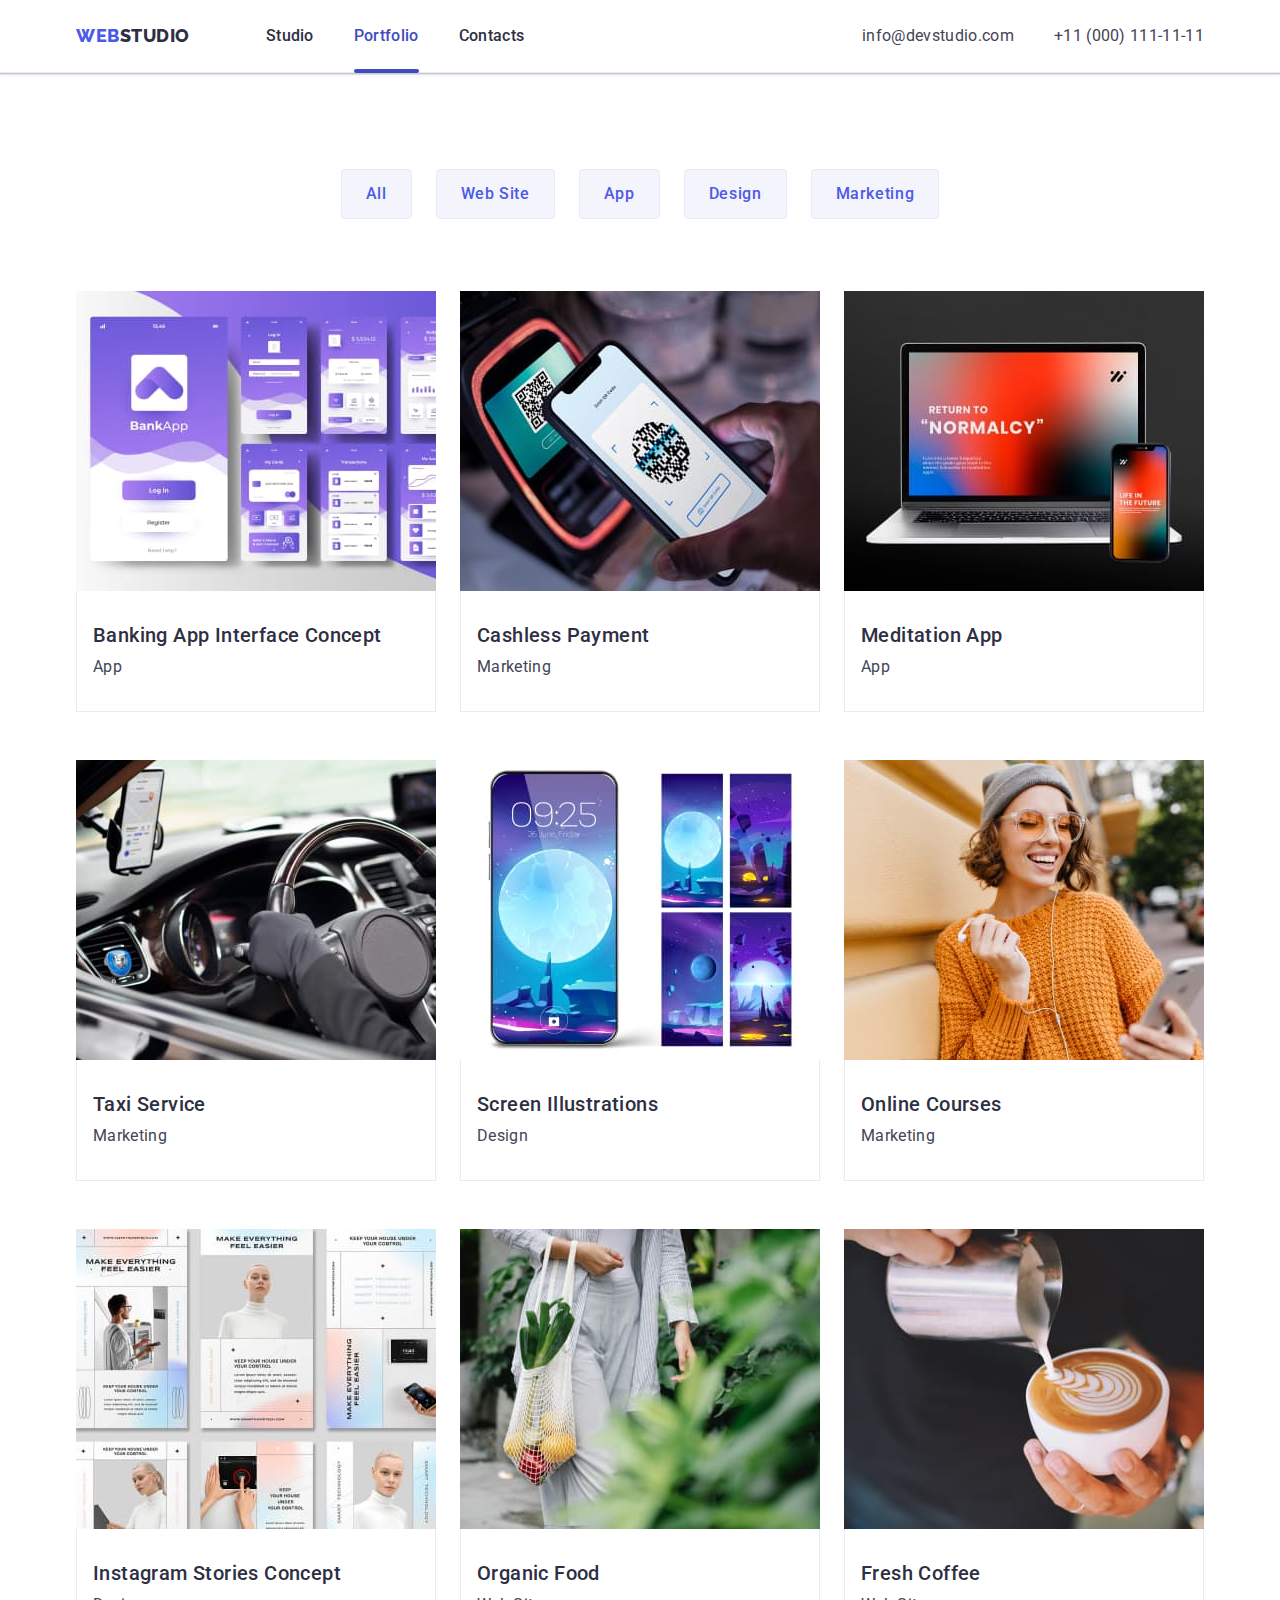
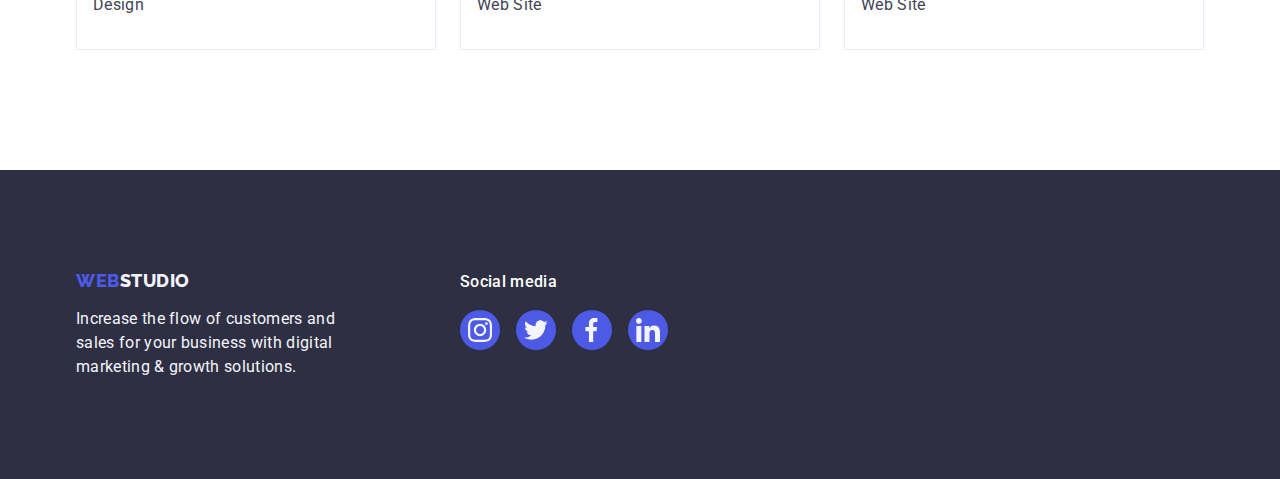
==== portfolio.html @ 2a745eed "add" ====
<!DOCTYPE html>
<html lang="en">
  <head>
    <meta charset="UTF-8" />
    <meta http-equiv="X-UA-Compatible" content="IE=edge" />
    <meta name="viewport" content="width=device-width, initial-scale=1.0" />
    <link rel="stylesheet" href="https://cdnjs.cloudflare.com/ajax/libs/modern-normalize/1.1.0/modern-normalize.min.css">
    <link rel="stylesheet" href="./css/styles.css" />
    <link rel="preconnect" href="https://fonts.googleapis.com" />
    <link rel="preconnect" href="https://fonts.gstatic.com" crossorigin />
    <link
      href="https://fonts.googleapis.com/css2?family=Montserrat:wght@400;700&family=Raleway:wght@800&family=Roboto:wght@400;500;700&display=swap"
      rel="stylesheet"
    />
    <title>Portfolio</title>
  </head>
  <body>
    <!--Navigation-->
    <header class="main-header">
      <div class="header-container container">
      <nav class="main-navigation">
        <a class="link-logo link" href="./index.html">Web<span class="logo-studio">Studio</span></a>
        <ul class="list-navigation list">
          <li class="list-nav"><a href="./index.html" class="list-link  link">Studio</a></li>
          <li class="list-nav">
            <a href="./portfolio.html" class="list-link active-link link">Portfolio</a>
          </li>
          <li class="list-nav">
            <a href="" class="list-link  link">Contacts</a>
          </li>
        </ul>
      </nav>
      <address class="adress-nav">
        <ul class="adress-list list">
          <li>
            <a href="mailto:info@devstudio.com" class="adress-link link">info@devstudio.com</a>
          </li>
          <li>
            <a href="tel:+110001111111" class="adress-link link">+11 (000) 111-11-11</a>
          </li>
        </ul>
      </address>
      </div>
    </header>
    <main>
      <!--Filter buttons-->
      <section class="portfolio-section">
        <div class="portfolio-div container">
        <h1 hidden class="port-hidden list">LOren ipsum</h1>
        <ul class="buttons-filters list">
          <li><button class="portfolio-btn" type="button">All</button></li>
          <li><button class="portfolio-btn" type="button">Web Site</button></li>
          <li><button class="portfolio-btn" type="button">App</button></li>
          <li><button class="portfolio-btn" type="button">Design</button></li>
          <li><button class="portfolio-btn" type="button">Marketing</button></li>
      </ul>
        <!--Photo main-->
        <ul class="photo-port list">
          <li class="photo-port-list">
            
            <a href="" class="photo-port-link link">
              <div class="overlay-port">
              <img
              src="./images/portfolio/bankapp.jpg"
              alt="baknking app"
              width="360"/>
              <p class="overlay-text">14 Stylish and User-Friendly App Design Concepts · Task Manager App · Calorie Tracker App · Exotic Fruit Ecommerce App · Cloud Storage App</p>
            </div>
              <div class="photo-name-tag">
               
            <h2 class="photo-name">Banking App Interface Concept</h2>
            <p class="photo-tag">App</p></div></a>
          </li>
          <li class="photo-port-list">
            
            <a href="" class="photo-port-link link">
              <div class="overlay-port">
              <img
              src="./images/portfolio/payment.jpg"
              alt="nfc payment"
              width="360"/>
              <p class="overlay-text">14 Stylish and User-Friendly App Design Concepts · Task Manager App · Calorie Tracker App · Exotic Fruit Ecommerce App · Cloud Storage App</p>
            </div>
              <div class="photo-name-tag">
            <h2 class="photo-name">Cashless Payment</h2>
            <p class="photo-tag">Marketing</p></div></a>
          </li>
          <li class="photo-port-list">
            
            <a href="" class="photo-port-link link">
              <div class="overlay-port">
              <img src="./images/portfolio/meditationapp.jpg"
              alt="notebook and mobile"
              width="360"/>
              <p class="overlay-text">14 Stylish and User-Friendly App Design Concepts · Task Manager App · Calorie Tracker App · Exotic Fruit Ecommerce App · Cloud Storage App</p>
            </div>
              <div class="photo-name-tag">
            <h2 class="photo-name">Meditation App</h2>
            <p class="photo-tag">App</p></div></a>
          </li>
          <li class="photo-port-list">
            
            <a href="" class="photo-port-link link">
              <div class="overlay-port">
              <img src="./images/portfolio/taxiservices.jpg"
              alt="driving auto"
              width="360"/>
              <p class="overlay-text">14 Stylish and User-Friendly App Design Concepts · Task Manager App · Calorie Tracker App · Exotic Fruit Ecommerce App · Cloud Storage App</p>
            </div>
              <div class="photo-name-tag">
            <h2 class="photo-name">Taxi Service</h2>
            <p class="photo-tag">Marketing</p></div></a>
          </li>
          <li class="photo-port-list">
            
            <a href="" class="photo-port-link link">
              <div class="overlay-port">
              <img src="./images/portfolio/screenilustration.jpg"
              alt="images in phone"
              width="360"/>
              <p class="overlay-text">14 Stylish and User-Friendly App Design Concepts · Task Manager App · Calorie Tracker App · Exotic Fruit Ecommerce App · Cloud Storage App</p>
              </div>

              <div class="photo-name-tag">
            <h2 class="photo-name">Screen Illustrations</h2>
            <p class="photo-tag">Design</p></div></a>
          </li>
          <li class="photo-port-list">
           <a href="" class="photo-port-link link">
            <div class="overlay-port">
            <img src="./images/portfolio/onlinecources.jpg"
            alt="girl and mobile phone"
            width="360"/>
            <p class="overlay-text">14 Stylish and User-Friendly App Design Concepts · Task Manager App · Calorie Tracker App · Exotic Fruit Ecommerce App · Cloud Storage App</p>
          </div>
            <div class="photo-name-tag">
          <h2 class="photo-name">Online Courses</h2>
          <p class="photo-tag">Marketing</p></div></a> 
          </li>
          <li class="photo-port-list">
            <a href="" class="photo-port-link link">
              <div class="overlay-port">
              <img src="./images/portfolio/instagramstories.jpg"
              alt="instagram pictures"
              width="360"/>
              <p class="overlay-text">14 Stylish and User-Friendly App Design Concepts · Task Manager App · Calorie Tracker App · Exotic Fruit Ecommerce App · Cloud Storage App</p>
            </div>
              <div class="photo-name-tag">
            <h2 class="photo-name">Instagram Stories Concept</h2>
            <p class="photo-tag">Design</p></div></a>
          </li>
          <li class="photo-port-list">
           <a href="" class="photo-port-link link">
            <div class="overlay-port">
            <img src="./images/portfolio/organicfood.jpg"
            alt="bag with vegetables"
            width="360"/>
            <p class="overlay-text">14 Stylish and User-Friendly App Design Concepts · Task Manager App · Calorie Tracker App · Exotic Fruit Ecommerce App · Cloud Storage App</p>
            </div>

            <div class="photo-name-tag">
          <h2 class="photo-name">Organic Food</h2>
          <p class="photo-tag">Web Site</p></div></a> 
          </li>
          <li class="photo-port-list">
            <a href="" class="photo-port-link link">
              <div class="overlay-port">
              <img src="./images/portfolio/coffie.jpg"
              alt="barista makes coffee"
              width="360"/>
              <p class="overlay-text">14 Stylish and User-Friendly App Design Concepts · Task Manager App · Calorie Tracker App · Exotic Fruit Ecommerce App · Cloud Storage App</p>
              </div>
              <div class="photo-name-tag">
            <h2 class="photo-name">Fresh Coffee</h2>
            <p class="photo-tag">Web Site</p></div></a>
          </li>
        </ul>
      </div>
      </section>
    </main>
    <!--footer-->
    <footer class="footer">
      <div class="footer-main-section container">
      <div class="footer-main">
      <a class="link-logo link link-logo-footer" href="./index.html"
        >Web<span class="logo-footer">Studio</span></a>
      <p class="footer-text">
        Increase the flow of customers and sales for your business with digital
        marketing & growth solutions.
      </p>
    </div>
    <div class="footer-social-link">
      <p class="social-link">Social media</p>
      <ul class="social-list-link list">
        <li class="social-list-icon">
          <a href="#" class="social-link-icon link">
            <svg class="footer-icons" width="24" height="24">
              <use href="./images/icons.svg#icon-instagram"></use>
            </svg>
          </a>
        </li>
        <li class="social-list-icon">
          <a href="#" class="social-link-icon link">
            <svg class="footer-icons" width="24" height="24">
              <use href="./images/icons.svg#icon-twitter"></use>
            </svg>
          </a>
        </li>
        <li class="social-list-icon"><a href="#" class="social-link-icon link">
          <svg class="footer-icons" width="24" height="24">
            <use href="./images/icons.svg#icon-facebook"></use>
          </svg>
        </a></li>
        <li class="social-list-icon"><a href="#" class="social-link-icon link">
          <svg class="footer-icons" width="24" height="24">
            <use href="./images/icons.svg#icon-linkedin"></use>
          </svg>
        </a></li>
      </ul>

    </div>
  </div>
    </footer>
  </body>
</html>
---- css/styles.css ----
:root {
  --maint-font: "Roboto", sans-serif;
  --secondary-font: "Raleway", sans-serif;
  --back-color: #ffffff;
  --color-sec: #434455;
  --color-main: #2e2f42;
  --color-button: #4d5ae5;
  --border-button: #e7e9fc;
  --color-link:#8e8f99;
}
body {
  font-family: var(--maint-font);
  background-color: var(--back-color);
  color: var(--color-sec);
}
/* delete margin  */
h1,
h2,
h3,
h4,
p {
  margin-top: 0;
  margin-bottom: 0;
}
ol,
ul {
  margin-top: 0;
  margin-bottom: 0;
  padding-left: 0;
}
img {
  display: block;
}

.container {
  width: 1158px;
  margin-left: auto;
  margin-right: auto;
  padding-left: 15px;
  padding-right: 15px;
}

/* navigation link */
.link-logo {
  font-family: var(--secondary-font);
  font-weight: 800;
  font-size: 18px;
  line-height: 1.17;
  align-items: center;
  letter-spacing: 0.03em;
  text-transform: uppercase;
  color: #4d5ae5;
  margin-right: 76px;
}

.logo-studio {
  font-family: var(--secondary-font);
  text-transform: uppercase;
  color: var(--color-main);
}
/* delete point */
.list {
  list-style: none;
}
/* delete down line */
.link {
  text-decoration: none;
}
/* style button */
button {
  cursor: pointer;
}

/* header */
.main-header {
  border-bottom: 1px solid #e7e9fc;
  box-shadow: 0px 2px 1px rgba(46, 47, 66, 0.08), 0px 1px 1px rgba(46, 47, 66, 0.16), 0px 1px 6px rgba(46, 47, 66, 0.08);}
.main-navigation {
  display: flex;
  align-items: center;
}

.list-navigation {
  display: flex;
  gap: 40px;
}

.header-container {
  display: flex;
  align-items: center;
}

/* list navigation */

.list-link {
  display: block;
  font-weight: 500;
  font-size: 16px;
  line-height: 24px;
  letter-spacing: 0.02em;
  color: var(--color-main);
  padding-top: 24px;
  padding-bottom: 24px;
  transition-property: color;
  transition-duration: 250ms;
  transition-timing-function: cubic-bezier(0.4, 0, 0.2, 1);
}
.list-link:hover,
.list-link:focus {
  color: #404bbf;
}

.active-link {color: #404bbf;
  position: relative;
  transition: color 250ms cubic-bezier(0.4, 0, 0.2, 1);
}
.active-link::after {
  content: "";
  display: block;
  background-color: #404BBF;
    border-radius: 2px;
    width: 100%;
    height: 4px;
    left: 0px;
    bottom: -1px;
    position: absolute;
}

/* mobile and mail */
.adress-list {
  display: flex;
  gap: 40px;
}

.adress-nav {
  font-style: normal;
  font-weight: 400;
  font-size: 16px;
  line-height: 1.5;
  letter-spacing: 0.02em;
  color: var(--color-sec);
  margin-left: auto;
}

.adress-link {
  font-weight: 400;
  font-size: 16px;
  line-height: 24px;
  letter-spacing: 0.02em;
  color: var(--color-sec);
  transition-property: color;
  transition-duration: 250ms;
  transition-timing-function: cubic-bezier(0.4, 0, 0.2, 1);
}

.adress-link:focus,
.adress-link:hover {
  color: #404bbf;
}
/* hero page  and button*/
.main-section {
  padding: 188px 0;
  background-color: #2e2f42;
  background-image: linear-gradient(
      rgba(46, 47, 66, 0.7),
      rgba(46, 47, 66, 0.7)),
    url("../images/hero-section/background.jpg");
  background-size: cover;
  max-width: 1440px;
  margin-left: auto;
  margin-right: auto;
  background-repeat: no-repeat;
  background-position: center;
}


.main-text-head {
  font-weight: 700;
  font-size: 56px;
  line-height: 1.07;
  max-width: 496px;
  text-align: center;
  letter-spacing: 0.02em;
  color: #ffffff;
  margin-left: auto;
  margin-right: auto;
  margin-bottom: 48px;
}
.button-order {
  display: block;
  font-family: var(--maint-font);
  min-width: 169px;
  min-height: 56px;
  left: 636px;
  top: 428px;
  background: #4d5ae5;
  box-shadow: 0px 4px 4px rgba(0, 0, 0, 0.15);
  border: none;
  border-radius: 4px;
  /* text in  button */
  font-weight: 500;
  font-size: 16px;
  line-height: 24px;
  align-items: center;
  letter-spacing: 0.04em;
  color: #ffffff;
  margin-left: auto;
  margin-right: auto;
  transition: background-color 250ms cubic-bezier(0.4, 0, 0.2, 1);
}

/* background button */
.button-order:hover,
.button-order:focus {
  background-color: #404bbf;
}

/* strategy 2 */
.strategy-sec {
  padding-top: 120px;
  padding-bottom: 120px;
}
.strategy-head {
  font-style: normal;
  font-weight: 500;
  font-size: 20px;
  line-height: 24px;
  letter-spacing: 0.02em;
  color: #2e2f42;
  margin-bottom: 8px;
}
.strategy-head-p {
  font-weight: 400;
  font-size: 16px;
  line-height: 24px;
  letter-spacing: 0.02em;
  color: #434455;
}
.strategy-list {
  display: flex;
  gap: 24px;
}
.strategy-list-second {
  width: calc((100% - 72px) / 4);
}

.strategy-list-icon {
  display: flex;
  margin-bottom: 8px;
  background-color: #f4f4fd;
  border-radius: 4px;
  height: 112px;
  justify-content: center;
  align-items: center;
}

/* what are you 3*/
.what-are-head {
  font-weight: 700;
  font-size: 36px;
  line-height: 1.11;
  text-align: center;
  letter-spacing: 0.02em;
  text-transform: capitalize;
  color: #2e2f42;
  margin-bottom: 72px;
}
.what-are-list {
  display: flex;
  gap: 24px;
}
.what-are-list-sec {
  width: calc((100%-48px) / 3);
}
.what-are {
  padding-bottom: 120px;
}

/* team section 4 */
.team {
  background-color: #f4f4fd;
  padding-top: 120px;
  padding-bottom: 120px;
}
.team-list {
  display: flex;
  gap: 24px;
}

.team-list-prof {margin-bottom: 8px;}
.team-text-icon {padding-top: 32px;padding-bottom: 32px;}

.team-head {
  font-weight: 700;
  font-size: 36px;
  line-height: 1.11;
  text-align: center;
  letter-spacing: 0.02em;
  text-transform: capitalize;
  color: #2e2f42;
  margin-bottom: 72px;
}
/* team list */
.team-list-name {
  font-weight: 500;
  font-size: 20px;
  line-height: 24px;
  letter-spacing: 0.02em;
  color: #2e2f42;
  text-align: center;
  margin-bottom: 8px;
}

/* .team-text-icon {} */
.team-list-img {
  background-color: #ffffff;
  width: calc((100% - 72px) / 4);
  border-radius: 0px 0px 4px 4px;

  box-shadow: 0px 1px 6px rgba(46, 47, 66, 0.08), 0px 1px 1px rgba(46, 47, 66, 0.16), 0px 2px 1px rgba(46, 47, 66, 0.08);;}
/* team icons */

.team-list-sec {display: flex;
gap: 24px;
justify-content: center;}
.team-link {
  fill: #F4F4FD;
  display: flex;
  height: 40px;
  width: 40px;
  align-items: center;
  justify-content: center;
  background-color: var(--color-button);
  border-radius: 50%;
transition: background-color 250ms cubic-bezier(0.4, 0, 0.2, 1);}

  .team-link:hover,
  .team-link:focus {
    background-color: #404BBF;
  }


/* team list profession (p) */
.team-list-prof {
  font-weight: 400;
  font-size: 16px;
  line-height: 24px;
  letter-spacing: 0.02em;
  color: #434455;
  text-align: center;
}

/* customers section */
.customers-sec {
  padding-top: 120px;
  padding-bottom: 120px;
}
.customers-name {
  font-style: normal;
  font-weight: 700;
  font-size: 36px;
  line-height: 1.1;
  text-align: center;
  letter-spacing: 0.02em;
  text-transform: capitalize;
  color: var(--color-main);
  margin-bottom: 72px;
}

.customers-logs {
  display: flex;
  gap: 24px;
  height: 88px;
}
.customers-logo {
  fill: currentColor;
}
.customers-logo:hover,
.customers-logo:focus {
  fill: #404bbf;
}

.customers-link {
  display: flex;
  justify-content: center;
  align-items: center;
  width: 100%;
  height: 100%;
  border: 1px solid #8e8f99;
  border-radius: 4px;
  color:var(--color-link);
 transition: border-color 250ms cubic-bezier(0.4, 0, 0.2, 1), color 250ms cubic-bezier(0.4, 0, 0.2, 1);
}

.customers-link:hover,
.customers-link:focus {
  color: #404bbf;
  border: 1px solid #404bbf;
}
.customers-list {
  width: calc((100% - 120px) / 6);
}

/* footer logo and text */
.link-logo-footer {
  display: inline-block;
}
.footer {
  background-color: #2e2f42;
  padding-top: 100px;
  padding-bottom: 100px;
}
.logo-footer {
  font-weight: 800;
  font-size: 18px;
  line-height: 21px;

  align-items: center;
  letter-spacing: 0.03em;
  text-transform: uppercase;
  color: #f4f4fd;
}
.footer-text {
  max-width: 264px;
  font-weight: 400;
  font-size: 16px;
  line-height: 24px;
  letter-spacing: 0.02em;
  color: #f4f4fd;
}

.link-logo-footer {
  margin-bottom: 16px;
  margin-right: 0;
}

.social-link {
  font-style: normal;
  font-weight: 500;
  font-size: 16px;
  line-height: 24px;
  letter-spacing: 0.02em;
  color: #ffffff;
  margin-bottom: 16px;
}

.footer-main {
  margin-right: 120px;
}
.footer-main-section {
  display: flex;
  align-items: baseline;
}
/* icon footer */
.social-list-link {display: flex; gap: 16px;}

.social-link-icon {display: flex;
fill: #F4F4FD;
background-color: var(--color-button);
border-radius: 50%;
width: 40px;
height: 40px;
align-items: center;
justify-content: center;
transition: background-color 250ms cubic-bezier(0.4, 0, 0.2, 1);
}
.social-link-icon:hover,
.social-link-icon:focus {background-color: #31D0AA;}
/* subscriber container */

.subscribe-container {margin-left: 80px;}

.sub-text {
  font-style: normal;
  font-weight: 500;
  font-size: 16px;
  line-height: 24px;
  letter-spacing: 0.02em;
  color: #FFFFFF;
  margin-bottom: 16px;}

.sub-input {
  /* text v inpute */
font-style: normal;
font-weight: 400;
font-size: 12px;
line-height: 24px;
letter-spacing: 0.04em;
color: #FFFFFF;
  /* razmetka */
  width: 264px;
  height: 40px;
  padding: 8px 16px;
  border: 1px solid #FFFFFF;
  background-color: transparent;
  filter: drop-shadow(0px 4px 4px rgba(0, 0, 0, 0.15));
  border-radius: 4px;
  }
  .subscribe-label {margin-right: 24px;
}

.sub-form {display: flex;}

.submit-button {
  /* text button */
font-style: normal;
font-weight: 500;
font-size: 16px;
line-height: 24px;
letter-spacing: 0.04em;
color: #FFFFFF;
justify-content: center;
align-items: center;
/* razmetka */
  gap: 16px;
  display: flex;
  padding: 8px 24px;
  min-height: 165px;
  min-height: 40px;
  background-color: #4D5AE5;
  border-radius: 4px;
  border: none;
  transition:background-color 250ms cubic-bezier(0.4, 0, 0.2, 1);}

  .submit-button:focus,
  .submit-button:hover {background-color: #404BBF;}

.icon-send {justify-content: center;
  align-items: center;}

/* icon footer end */


/* PORTFOLIO CSS */
/* PORTFOLIO CSS */
/* PORTFOLIO CSS */

/* Filter buttons */
.portfolio-btn {
  font-family: var(--maint-font);
  font-style: normal;
  font-weight: 500;
  font-size: 16px;
  line-height: 24px;
  display: flex;
  align-items: center;
  text-align: center;
  letter-spacing: 0.04em;
  color: var(--color-button);
  border: 1px solid var(--border-button);
  background: #f4f4fd;
  border-radius: 4px;
  cursor: pointer;
  padding: 12px 24px;
  transition: color 250ms cubic-bezier(0.4, 0, 0.2, 1), background-color 250ms cubic-bezier(0.4, 0, 0.2, 1), border-color 250ms cubic-bezier(0.4, 0, 0.2, 1), box-shadow 250ms cubic-bezier(0.4, 0, 0.2, 1);
}
.portfolio-btn:focus,
.portfolio-btn:hover {
  background-color: #404bbf;
  color: #ffffff;
  border: 1px solid transparent;
  box-shadow: 0px 3px 1px rgba(0, 0, 0, 0.1), 0px 2px 1px rgba(0, 0, 0, 0.08),
    0px 2px 2px rgba(0, 0, 0, 0.12);
}
/* photo list */
.photo-name {
  font-weight: 500;
  font-size: 20px;
  line-height: 24px;
  letter-spacing: 0.02em;
  color: #2e2f42;
}
.photo-tag {
  font-weight: 400;
  font-size: 16px;
  line-height: 24px;
  letter-spacing: 0.02em;
  color: #434455;
}
.portfolio-section {
  padding-top: 96px;
  padding-bottom: 120px;
}

.buttons-filters {
  display: flex;
  justify-content: center;
  gap: 24px;
  margin-bottom: 72px;
}
/* photo main  */
.photo-port {
  display: flex;
  flex-wrap: wrap;
  gap: 48px 24px;
}

.photo-port-list {
  width: calc((100% - 48px) / 3);
}
.photo-port-link {display: block;
  transition: box-shadow 250ms cubic-bezier(0.4, 0, 0.2, 1);}
.photo-port-link:hover,
.photo-port-link:focus {box-shadow: 0px 1px 6px rgba(46, 47, 66, 0.08),
  0px 1px 1px rgba(46, 47, 66, 0.16), 0px 2px 1px rgba(46, 47, 66, 0.08);}



.photo-name-tag {
  padding: 32px 16px;
  border: 1px solid #e7e9fc;
  border-top: none;
}
.photo-name {
  margin-bottom: 8px;
}

.overlay-port {position: relative;
overflow: hidden;}


.overlay-text {
  background-color: #4D5AE5;
  position: absolute;
  width: 100%;
  height: 100%;
  top: 0;
  left:0;
  font-style: normal;
  font-weight: 400;
  font-size: 16px;
  line-height: 24px;
  letter-spacing: 0.02em;
  color: #F4F4FD;
  padding: 40px 32px;
  transform: translateY(100%);
  transition: transform 250ms cubic-bezier(0.4, 0, 0.2, 1);
}
.photo-port-link:hover .overlay-text,
.photo-port-link:focus .overlay-text {
  
  transform: translateY(0%);
}

/* modal widndow */
.backdrop-modal {
  position: fixed;
  top: 0;
  left: 0;
  width: 100%;
  height: 100%;
  background: rgba(46, 47, 66, 0.4);
  transition: opacity 250ms cubic-bezier(0.4, 0, 0.2, 1), visibility 250ms cubic-bezier(0.4, 0, 0.2, 1);
}
.modal-window {
  position:absolute;
  width: 408px;
  min-height: 576px;
  background: #FCFCFC;
  box-shadow: 0px 1px 1px rgba(0, 0, 0, 0.14), 0px 1px 3px rgba(0, 0, 0, 0.12), 0px 2px 1px rgba(0, 0, 0, 0.2);
  border-radius: 4px;
  top: 50%;
  left: 50%;
  transform: translate(-50%,-50%);
  transition: transform 250ms cubic-bezier(0.4, 0, 0.2, 1);
  padding: 72px 24px 24px 24px;
  
}
.button-close-modal {
  display: flex;
  align-items: center;
  justify-content: center;
  top: 24px;
  right: 24px;
  width: 24px;
  height: 24px;
  padding: 0;
  position: absolute;
  border-radius: 50%;
  background: #E7E9FC;
  border: 1px solid rgba(0, 0, 0, 0.1);
  transition: background-color 250ms cubic-bezier(0.4, 0, 0.2, 1), border 250ms cubic-bezier(0.4, 0, 0.2, 1);
}
.modal-icons-close {transition: fill 250ms cubic-bezier(0.4, 0, 0.2, 1);}

  .is-hidden {
    opacity: 0;
    visibility: hidden;
    pointer-events: none;
  }
/* button modal color */
  .modal-icons-close {fill: #2E2F42;}
  .button-close-modal:hover,
  .button-close-modal:focus {background-color: #404BBF;
  border: none;}
  .button-close-modal:hover .modal-icons-close,
  .button-close-modal:focus .modal-icons-close{fill: #FFFFFF;}
  /* button modal color close */

/* modal inputs */

.form-container {margin-bottom: 8px;}

  .modal-text-info {
    font-style: normal;
    font-weight: 500;
    font-size: 16px;
    line-height: 24px;
    text-align: center;
    letter-spacing: 0.02em;
    color: #2E2F42;
}
.label-input {
  font-style: normal;
  font-weight: 400;
  font-size: 12px;
  line-height: 14px;
  letter-spacing: 0.04em;
  color: #8E8F99;
  padding-bottom: 4px;}

.label-input,
.label-input-chexbox {display: block;}

.contact-input {width: 100%;
height: 40px;
border: 1px solid rgba(46, 47, 66, 0.4);
border-radius: 4px;
padding-left: 38px;}

.contact-input:hover,
.contact-input:focus {border-color:  #4D5AE5;
outline: none;}

.textarea-coment {width: 100%;
height: 120px;
resize: none;
border: 1px solid rgba(46, 47, 66, 0.4);
border-radius: 4px;
font-style: normal;
font-weight: 400;
font-size: 12px;
line-height: 14px;
letter-spacing: 0.04em;
color: rgba(46, 47, 66, 0.4);}



.textarea-coment:hover,
.textarea-coment:focus {
  border-color:  #4D5AE5;
  outline: none;}

.modal-icon-input {position: absolute;
top: 50%;
left: 16px;
transform: translateY(-50%);}
.modal-input-cont {position: relative;}
/* modal inputs! */
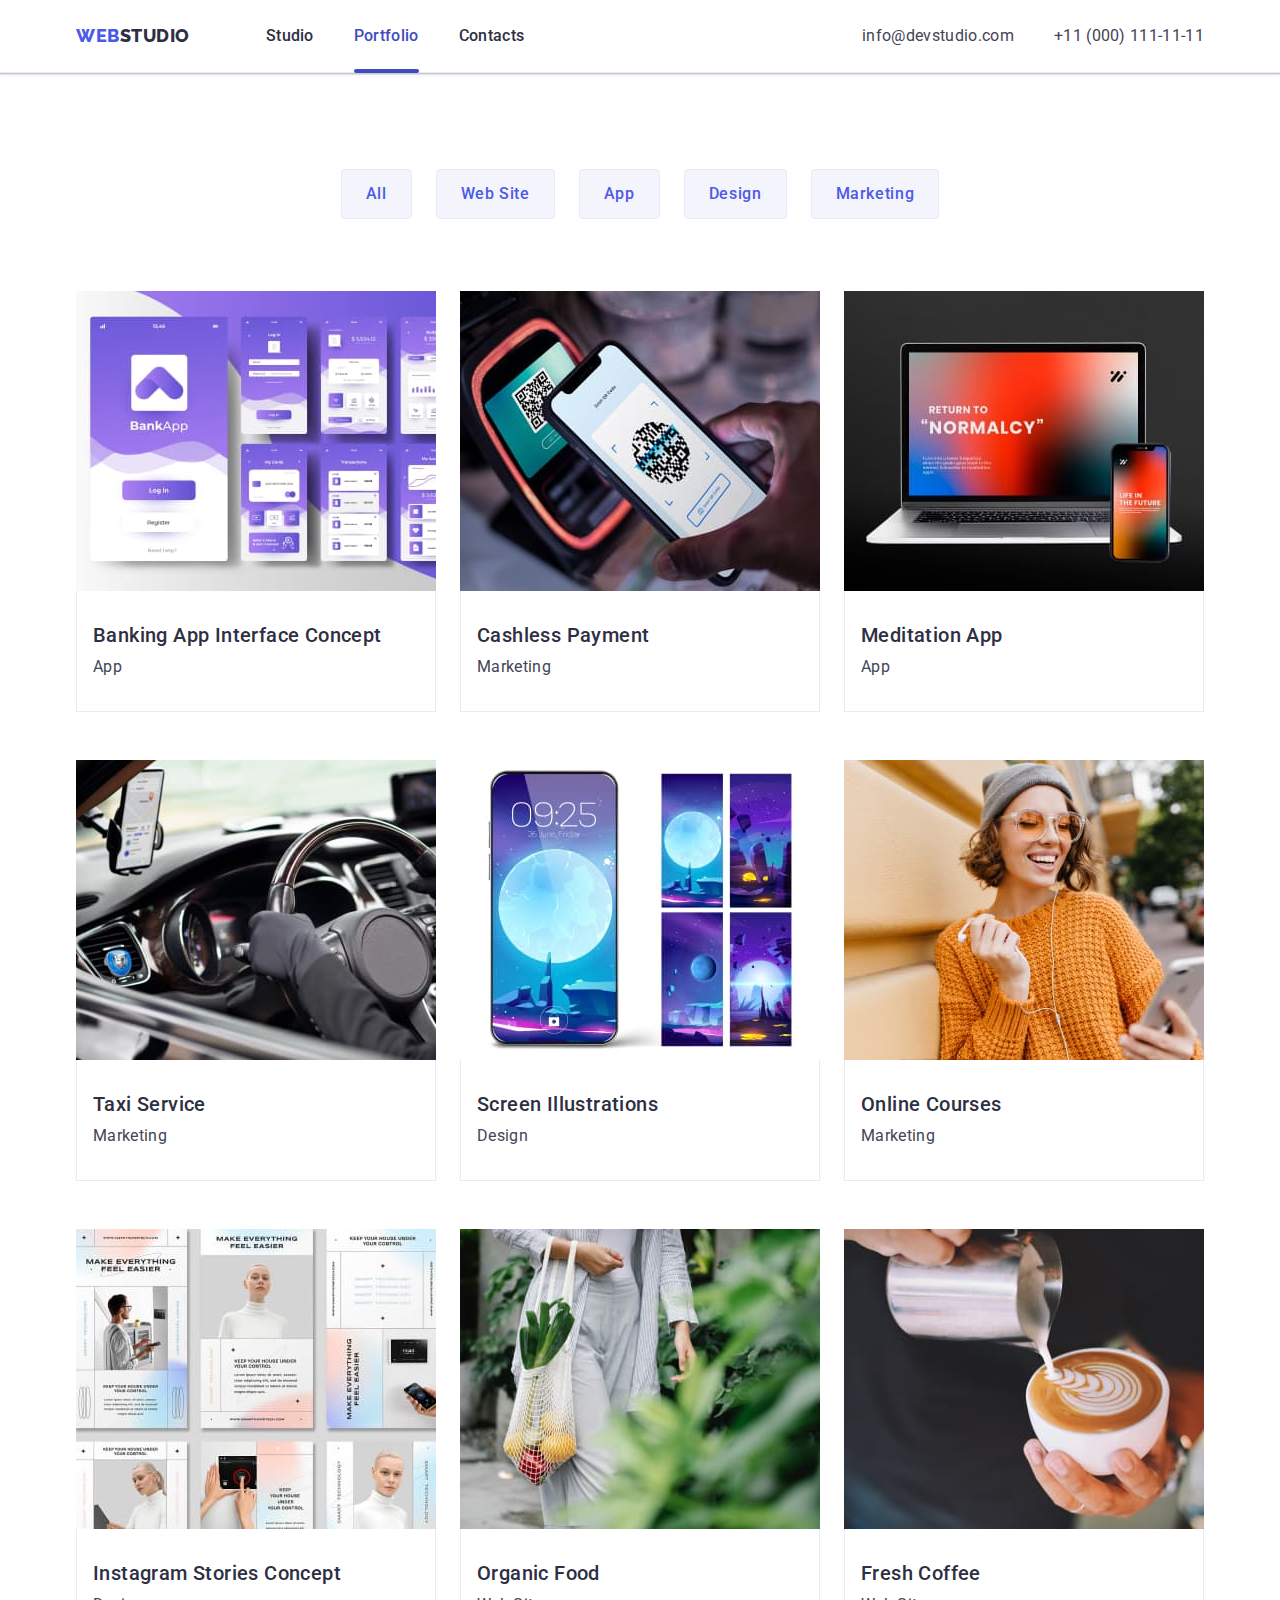
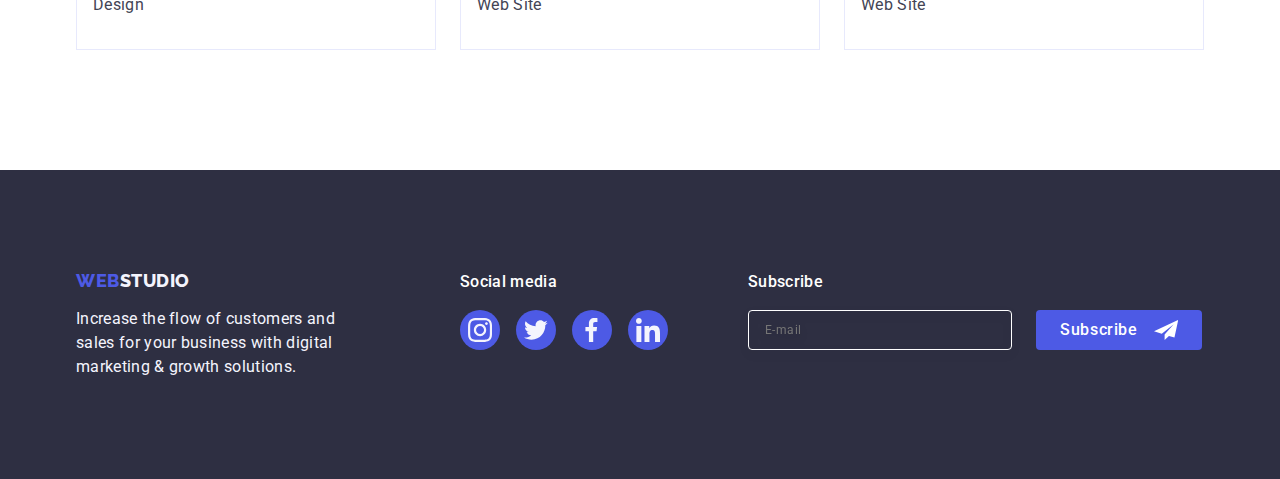
==== commit ea455150: "fixing1" ====
--- a/portfolio.html
+++ b/portfolio.html
@@ -219,6 +219,24 @@
       </ul>
 
     </div>
+<!-- subscribe -->
+<div class="subscribe-container">
+  <p class="sub-text">Subscribe</p>
+  <form class="sub-form">
+    <label class="subscribe-label">
+<input class="sub-input" type="email" name="email"  placeholder="E-mail">
+</label>
+  <button type="submit" class="submit-button">Subscribe
+    <svg class="icon-send" width="24" height="24">
+      <use href="./images/icons.svg#icon-send"></use>
+    </svg>
+  </button>
+</form>
+
+
+
+ </div>
+<!-- subscribe close -->
   </div>
     </footer>
   </body>
--- a/css/styles.css
+++ b/css/styles.css
@@ -484,7 +484,7 @@
 font-style: normal;
 font-weight: 400;
 font-size: 12px;
-line-height: 24px;
+line-height: 1.5;
 letter-spacing: 0.04em;
 color: #FFFFFF;
   /* razmetka */
@@ -512,10 +512,10 @@
 justify-content: center;
 align-items: center;
 /* razmetka */
-  gap: 16px;
+  
   display: flex;
   padding: 8px 24px;
-  min-height: 165px;
+  min-width: 165px;
   min-height: 40px;
   background-color: #4D5AE5;
   border-radius: 4px;
@@ -526,7 +526,8 @@
   .submit-button:hover {background-color: #404BBF;}
 
 .icon-send {justify-content: center;
-  align-items: center;}
+  align-items: center;
+margin-left: 16px;}
 
 /* icon footer end */
 
@@ -709,24 +710,28 @@
     text-align: center;
     letter-spacing: 0.02em;
     color: #2E2F42;
+    padding-bottom: 16px;
 }
 .label-input {
   font-style: normal;
   font-weight: 400;
   font-size: 12px;
-  line-height: 14px;
+  line-height: 1.17;
   letter-spacing: 0.04em;
   color: #8E8F99;
-  padding-bottom: 4px;}
+  margin-bottom: 4px;}
 
 .label-input,
 .label-input-chexbox {display: block;}
 
 .contact-input {width: 100%;
 height: 40px;
-border: 1px solid rgba(46, 47, 66, 0.4);
+border: 1px solid rgba(46, 47, 66, 0.2);
 border-radius: 4px;
-padding-left: 38px;}
+background-color: transparent;
+padding-left: 38px;
+outline: transparent;
+transition: border-color 250ms cubic-bezier(0.4, 0, 0.2, 1);}
 
 .contact-input:hover,
 .contact-input:focus {border-color:  #4D5AE5;
@@ -754,6 +759,14 @@
 .modal-icon-input {position: absolute;
 top: 50%;
 left: 16px;
-transform: translateY(-50%);}
+transform: translateY(-50%);
+fill: #2E2F42;
+transition: fill 250ms cubic-bezier(0.4, 0, 0.2, 1);}
+
+.contact-input:focus + .modal-icon-input {fill: #4D5AE5}
+.contact-input:hover + .modal-icon-input {fill: #4D5AE5}
+
+.textarea-coment-div {margin-bottom: 16px;}
+
 .modal-input-cont {position: relative;}
 /* modal inputs! */